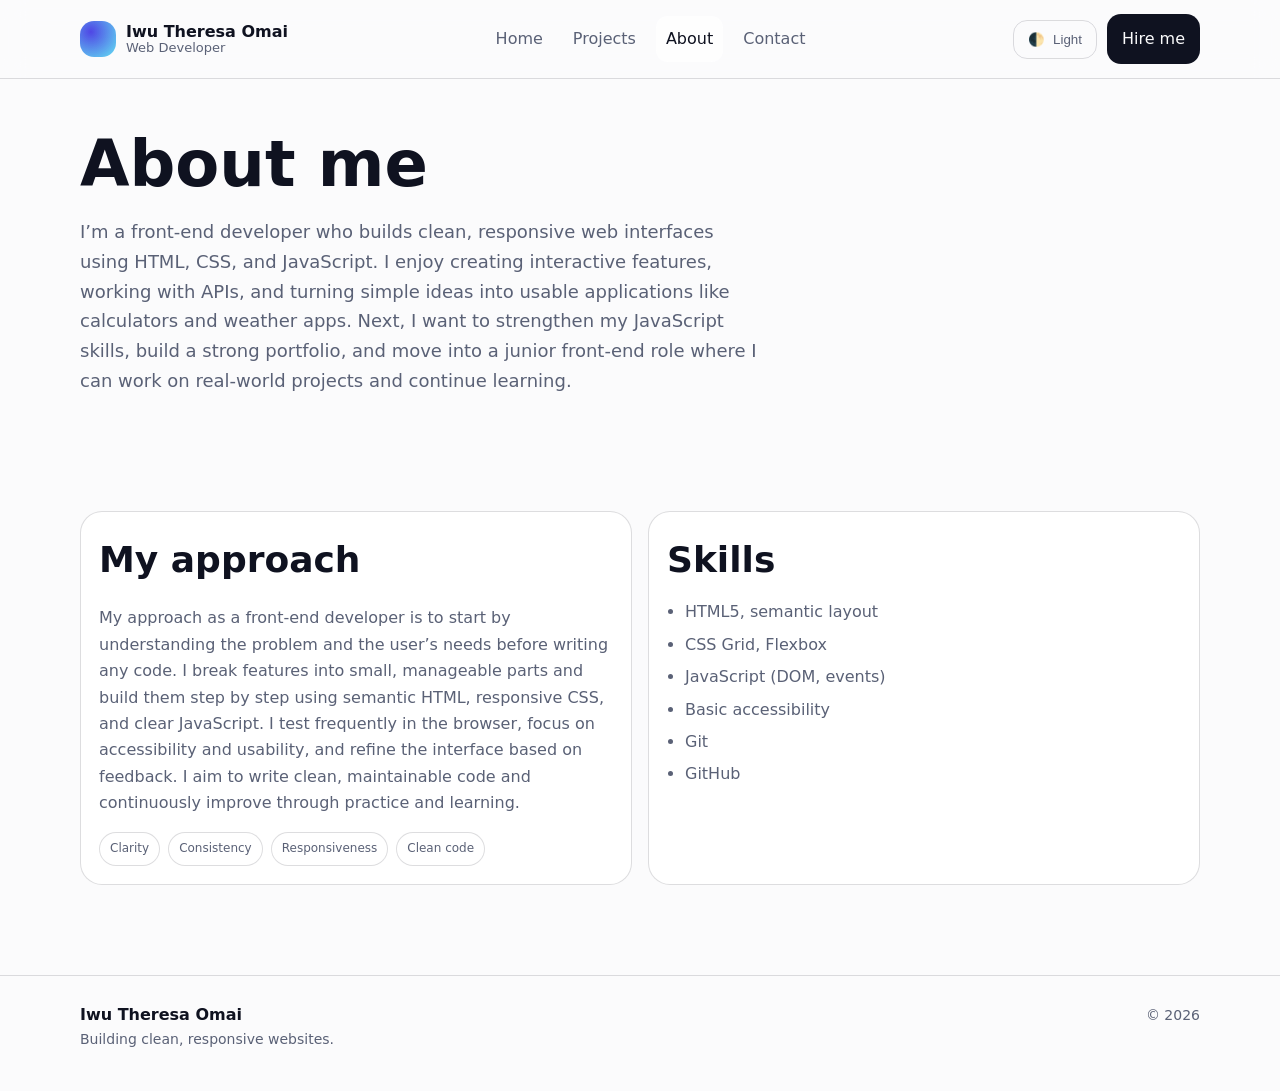
==== about.html @ 52ccee9b "portfolio project" ====
<!doctype html>
<html lang="en">
<head>
  <meta charset="utf-8" />
  <meta name="viewport" content="width=device-width, initial-scale=1" />
  <title>Your Name — About</title>
  <meta name="description" content="About Your Name." />
  <link rel="stylesheet" href="styles.css" />
</head>
<body>
  <a class="skip-link" href="#main">Skip to content</a>

  <header class="header">
    <div class="container nav">
      <a class="brand" href="index.html">
        <span class="logo" aria-hidden="true"></span>
        <span class="brand-text">
          <span class="brand-name">Iwu Theresa Omai</span>
          <span class="brand-role">Web Developer</span>
        </span>
      </a>

      <nav class="nav-links" aria-label="Primary navigation">
        <a href="index.html" data-nav="home">Home</a>
        <a href="projects.html" data-nav="projects">Projects</a>
        <a href="about.html" data-nav="about">About</a>
        <a href="contact.html" data-nav="contact">Contact</a>
      </nav>

      <div class="nav-actions">
        <button class="btn ghost" id="themeBtn" type="button" aria-label="Toggle theme">
          🌓 <span class="muted" id="themeLabel">Theme</span>
        </button>
        <a class="btn primary" href="contact.html">Hire me</a>
        <button class="btn hamburger" id="menuBtn" type="button" aria-expanded="false" aria-controls="mobileMenu">☰</button>
      </div>
    </div>

    <div class="container mobile-menu" id="mobileMenu" hidden>
      <a href="index.html" data-nav="home">Home</a>
      <a href="projects.html" data-nav="projects">Projects</a>
        <a href="about.html" data-nav="about">About</a>
        <a href="contact.html" data-nav="contact">Contact</a>
    </div>
    </header>

    <main id="main">
    <section class="page-hero">
        <div class="container">
        <h1>About me</h1>
        <p class="muted lead">
            I’m a front-end developer who builds clean, responsive web interfaces using HTML, CSS, and JavaScript.
            I enjoy creating interactive features, working with APIs, and turning simple ideas into usable applications like calculators and weather apps.
            Next, I want to strengthen my JavaScript skills, build a strong portfolio, and move into a junior front-end role where I can work on real-world projects and continue learning.

        </p>
      </div>
    </section>

    <section class="section">
      <div class="container cards-2">
        <article class="card pad">
          <h2 class="h2">My approach</h2>
          <p class="muted">
            My approach as a front-end developer is to start by understanding the problem and the user’s needs before writing any code. 
            I break features into small, manageable parts and build them step by step using semantic HTML, responsive CSS, and clear JavaScript. 
            I test frequently in the browser, focus on accessibility and usability, and refine the interface based on feedback.
             I aim to write clean, maintainable code and continuously improve through practice and learning.

          </p>
          <div class="tag-row">
            <span class="tag">Clarity</span>
            <span class="tag">Consistency</span>
            <span class="tag">Responsiveness</span>
            <span class="tag">Clean code</span>
          </div>
        </article>

        <article class="card pad">
          <h2 class="h2">Skills</h2>
          <ul class="list muted">
            <li>HTML5, semantic layout</li>
            <li>CSS Grid, Flexbox</li>
            <li>JavaScript (DOM, events)</li>
            <li>Basic accessibility</li>
            <li>Git</li>
            <li>GitHub</li>
          </ul>
        </article>
      </div>
    </section>

    <footer class="footer">
      <div class="container footer-row">
        <div>
          <strong>Iwu Theresa Omai</strong>
          <div class="muted small">Building clean, responsive websites.</div>
        </div>
        <div class="footer-links">
          <span class="muted small">© <span id="year"></span></span>
        </div>
      </div>
    </footer>
  </main>

  <script src="script.js"></script>
</body>
</html>
---- styles.css ----
:root{
  --bg:#fbfbfc; --panel:#ffffff; --text:#0f1220; --muted:#5a6176;
  --border:rgba(15,18,32,.14); --shadow:0 16px 40px rgba(15,18,32,.10);
  --accent:#4f46e5;
  --max:1120px; --gutter:clamp(16px,4vw,48px);
  --r-lg:22px; --r-md:16px;
  --ring:0 0 0 3px rgba(79,70,229,.25);
  --h1:clamp(34px,5vw,64px);
  --h2:clamp(22px,3vw,36px);
}
.hero-bg{
  background-image: url("hero.jpg");
}
html[data-theme="dark"]{
  --bg:#0b0c10; --panel:#11131a; --text:#f2f4ff; --muted:#a7adc2;
  --border:rgba(242,244,255,.14); --shadow:0 18px 50px rgba(0,0,0,.45);
  --accent:#8b5cf6;
  --ring:0 0 0 3px rgba(139,92,246,.25);
}

*{box-sizing:border-box}
body{
  margin:0;
  font-family: ui-sans-serif, system-ui, -apple-system, Segoe UI, Roboto, Arial;
  background:var(--bg);
  color:var(--text);
  line-height:1.65;
}
a{color:inherit;text-decoration:none}
a:hover{text-decoration:underline;text-underline-offset:3px}
.container{width:min(var(--max), calc(100% - var(--gutter)*2)); margin:0 auto}
.section{padding:clamp(44px,7vw,96px) 0}
.mt{margin-top:14px}
.muted{color:var(--muted)}
.small{font-size:14px}
.accent{color:var(--accent)}
.divider{height:1px;background:var(--border);margin:14px 0}
:focus-visible{outline:none; box-shadow:var(--ring); border-radius:10px}

.skip-link{position:absolute;left:-999px}
.skip-link:focus{
  left:16px; top:16px; padding:10px 12px;
  background:var(--panel); border:1px solid var(--border);
  border-radius:12px; box-shadow:var(--shadow); z-index:1000;
}

.btn{
  display:inline-flex; align-items:center; justify-content:center; gap:8px;
  padding:11px 14px; border-radius:14px;
  border:1px solid var(--border);
  background:var(--panel);
  cursor:pointer;
  transition:transform .15s ease, box-shadow .15s ease;
}
.btn:hover{transform:translateY(-1px); box-shadow:var(--shadow); text-decoration:none}
.btn.primary{background:var(--text); color:var(--bg); border-color:transparent}
html[data-theme="dark"] .btn.primary{background:#f2f4ff; color:#0b0c10}
.btn.ghost{background:transparent}

.pill{
  display:inline-flex; align-items:center; justify-content:center;
  padding:8px 12px; border-radius:999px;
  border:1px solid var(--border);
  background:color-mix(in oklab, var(--panel) 75%, transparent);
}

/* Header / Nav */
.header{
  position:sticky; top:0; z-index:100;
  background:color-mix(in oklab, var(--bg) 75%, transparent);
  backdrop-filter: blur(12px);
  border-bottom:1px solid var(--border);
}
.nav{display:flex;align-items:center;justify-content:space-between;gap:12px;padding:14px 0}
.brand{display:flex;align-items:center;gap:10px}
.logo{
  width:36px;height:36px;border-radius:14px;
  background: radial-gradient(circle at 30% 30%, var(--accent), rgba(34,211,238,.7));
}
.brand-text{display:flex;flex-direction:column;line-height:1.1}
.brand-name{font-weight:800}
.brand-role{font-size:13px;color:var(--muted)}

.nav-links{display:flex;gap:10px}
.nav-links a{padding:10px 10px;border-radius:12px;color:var(--muted)}
.nav-links a.active{color:var(--text);background:color-mix(in oklab, var(--panel) 75%, transparent)}
.nav-links a:hover{color:var(--text);background:color-mix(in oklab, var(--panel) 75%, transparent);text-decoration:none}

.nav-actions{display:flex;gap:10px;align-items:center}
.hamburger{display:none}

.mobile-menu{padding:10px 0 16px;border-top:1px solid var(--border)}
.mobile-menu a{display:block;padding:12px 10px;border-radius:12px;color:var(--muted)}
.mobile-menu a:hover{background:color-mix(in oklab, var(--panel) 75%, transparent);color:var(--text);text-decoration:none}
@media (max-width:860px){
  .nav-links{display:none}
  .hamburger{display:inline-flex}
}

/* Hero (Home) */
.hero{
  position:relative;
  min-height: 92vh;
  display:flex;
  align-items:center;
}
.hero-bg{
  /* Change this if you have an image: put hero.jpg in the folder */
  background-image: url("hero.jpg");
  background-size: cover;
  background-position: center;
}
.hero-overlay{
  position:absolute; inset:0;
  background: linear-gradient(180deg, rgba(0,0,0,.60), rgba(0,0,0,.25), rgba(0,0,0,.60));
}
.hero-inner{
  position:relative;
  display:grid;
  grid-template-columns: 1.2fr .8fr;
  gap: 18px;
  padding: 46px 0;
  z-index:1;
}
@media (max-width:860px){ .hero-inner{grid-template-columns:1fr} }

.hero-copy{color:#fff}
.hero-copy .muted{color:rgba(255,255,255,.85)}
h1{font-size:var(--h1);line-height:1.06;margin:12px 0}
h2{font-size:var(--h2);margin:0 0 10px}
.lead{font-size:18px;max-width:60ch}
.hero-cta{display:flex;gap:12px;flex-wrap:wrap;margin-top:16px}

.hero-stats{display:flex;gap:12px;flex-wrap:wrap;margin-top:18px}
.stat{
  background: rgba(255,255,255,.10);
  border:1px solid rgba(255,255,255,.18);
  padding:10px 12px;
  border-radius: 14px;
}
.stat .k{display:block;font-size:12px;opacity:.85}
.stat .v{display:block;font-weight:900}

.hero-card-top{display:flex;align-items:center;gap:12px}
.avatar{
  width:54px;height:54px;border-radius:18px;
  background: linear-gradient(135deg, var(--accent), rgba(34,211,238,.8));
}
.hero-card-body{display:grid;gap:10px;margin-top:14px}
.mini{border:1px solid var(--border);border-radius:var(--r-md);padding:12px}
.mini .k{font-size:12px;color:var(--muted)}
.mini .v{font-weight:900}

/* Page hero */
.page-hero{padding: 40px 0 8px}
.h2{font-size: var(--h2); margin:0 0 10px}

/* Cards & grids */
.card{background:var(--panel);border:1px solid var(--border);border-radius:var(--r-lg);box-shadow:0 1px 0 rgba(255,255,255,.06) inset}
.pad{padding:18px}

.grid{display:grid;grid-template-columns:repeat(2,1fr);gap:16px}
@media (max-width:860px){ .grid{grid-template-columns:1fr} }

.cards-2{display:grid;grid-template-columns:1fr 1fr;gap:16px}
@media (max-width:860px){ .cards-2{grid-template-columns:1fr} }

.tag-row{display:flex;gap:8px;flex-wrap:wrap;margin-top:10px}
.tag{
  padding:6px 10px;border-radius:999px;border:1px solid var(--border);
  font-size:12px;color:var(--muted);
  background:color-mix(in oklab, var(--panel) 85%, transparent);
}

.thumb{
  height:200px;
  border-radius: calc(var(--r-lg) - 2px);
  border-bottom:1px solid var(--border);
  background:
    radial-gradient(circle at 20% 30%, rgba(79,70,229,.28), transparent 55%),
    radial-gradient(circle at 80% 50%, rgba(34,211,238,.22), transparent 60%),
    linear-gradient(135deg, rgba(15,18,32,.12), rgba(15,18,32,.04));
}
.card-body{padding:16px}
.card-top{display:flex;justify-content:space-between;gap:10px;align-items:flex-start}
.card-body h3{margin:0 0 6px}
.open-link{display:inline-flex;margin-top:12px;color:var(--muted);font-weight:800}

.filters{display:flex;gap:10px;flex-wrap:wrap;margin:12px 0 22px}
.filter{
  border:1px solid var(--border);
  background:transparent;
  border-radius:999px;
  padding:10px 12px;
  cursor:pointer;
  color:var(--muted);
}
.filter:hover{background:color-mix(in oklab, var(--panel) 80%, transparent);color:var(--text)}
.filter.active{background:var(--text);color:var(--bg);border-color:transparent}
html[data-theme="dark"] .filter.active{background:#f2f4ff;color:#0b0c10}

.list{margin:10px 0 0;padding-left:18px}
.list li{margin:6px 0}

/* Form */
label{display:block;font-size:13px;color:var(--muted);margin:12px 0 6px}
input,textarea{
  width:100%;padding:12px;border-radius:14px;border:1px solid var(--border);
  background:color-mix(in oklab, var(--panel) 92%, transparent);color:var(--text);
}
textarea{min-height:130px;resize:vertical}
.actions{display:flex;gap:10px;flex-wrap:wrap;margin-top:14px}
.error{color:#ef4444;font-size:13px;margin-top:10px}
.success{
  margin-top:12px;padding:12px;border-radius:14px;border:1px solid var(--border);
  background:color-mix(in oklab, var(--panel) 88%, transparent);
}

/* Footer */
.footer{padding:26px 0 40px;border-top:1px solid var(--border)}
.footer-row{display:flex;justify-content:space-between;gap:12px;flex-wrap:wrap}

/* Modal (Projects page) */
.modal-backdrop{
  position:fixed; inset:0;
  background: rgba(0,0,0,.6);
  display:none;
  align-items:center;
  justify-content:center;
  padding:18px;
  z-index:200;
}
.modal-backdrop.open{display:flex}
.modal{
  width: min(920px, 100%);
  max-height: min(86vh, 900px);
  overflow:hidden;
  border-radius: var(--r-lg);
  border: 1px solid var(--border);
  background: var(--panel);
  box-shadow: var(--shadow);
  display:flex;
  flex-direction: column;
}
.modal-head{
  display:flex; justify-content:space-between; align-items:flex-start; gap:12px;
  padding:14px 16px;
  border-bottom:1px solid var(--border);
}
.modal-body{padding:16px; overflow:auto}
.modal-shot{
  height:220px;
  border-radius:18px;
  border:1px solid var(--border);
  background:
    radial-gradient(circle at 30% 30%, rgba(79,70,229,.25), transparent 58%),
    radial-gradient(circle at 70% 50%, rgba(34,211,238,.20), transparent 62%),
    linear-gradient(135deg, rgba(15,18,32,.10), rgba(15,18,32,.04));
  margin-bottom: 12px;
}
h4{margin:14px 0 8px}
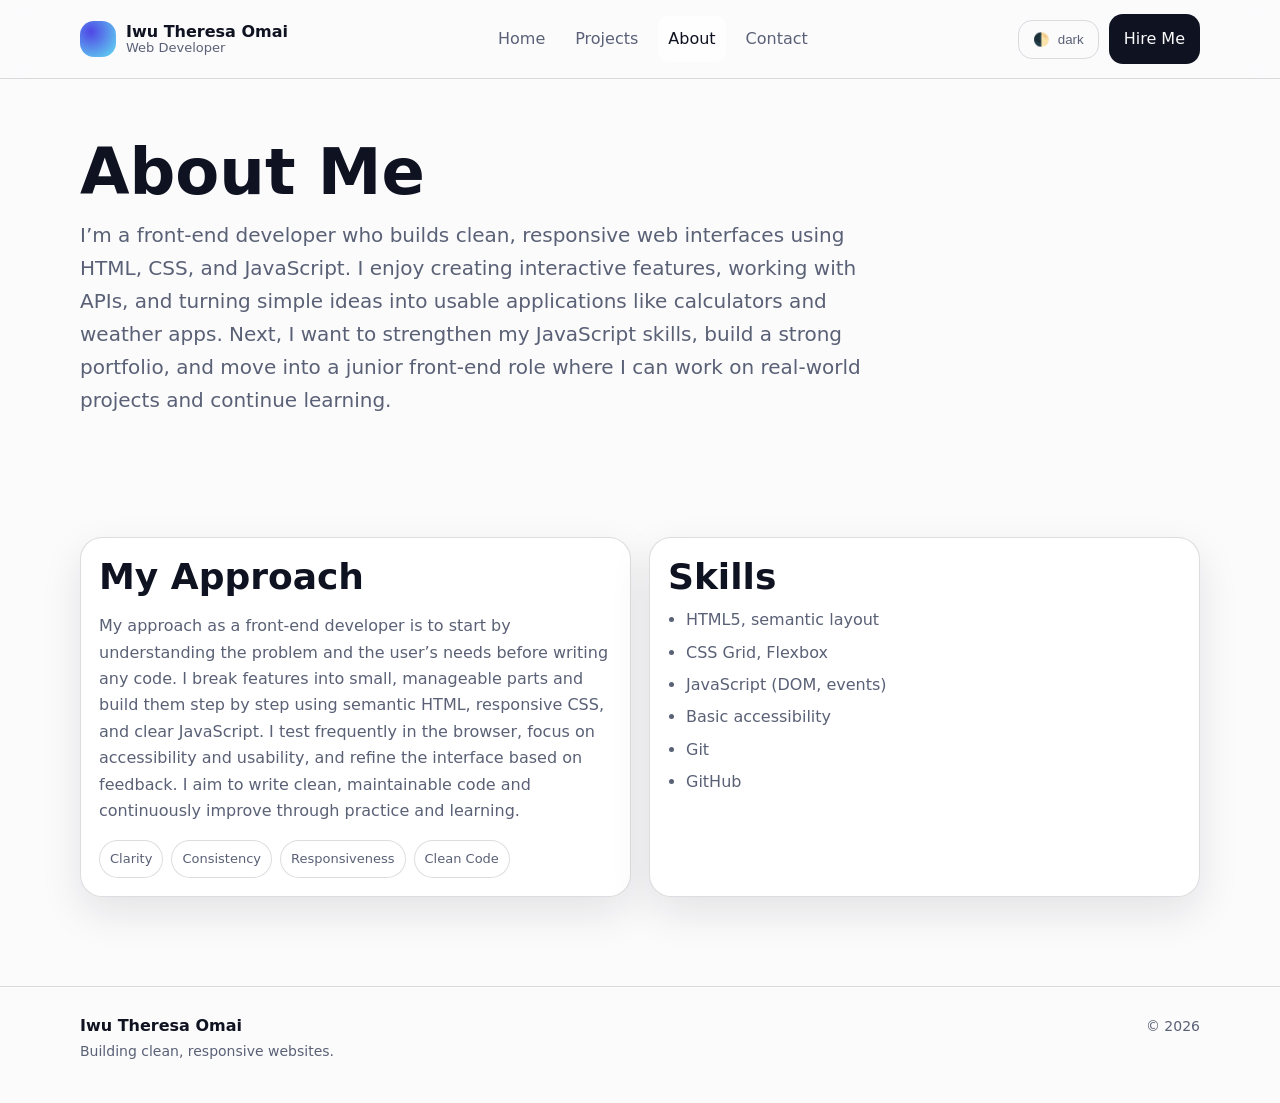
==== commit 9ae5b939: "my updated portfolio" ====
--- a/about.html
+++ b/about.html
@@ -1,10 +1,10 @@
- <!doctype html>
+<!doctype html>
 <html lang="en">
 <head>
   <meta charset="utf-8" />
   <meta name="viewport" content="width=device-width, initial-scale=1" />
-  <title>Your Name — About</title>
-  <meta name="description" content="About Your Name." />
+  <title>Iwu Theresa Omai — About</title>
+  <meta name="description" content="About Iwu Theresa Omai." />
   <link rel="stylesheet" href="styles.css" />
 </head>
 <body>
@@ -31,7 +31,7 @@
         <button class="btn ghost" id="themeBtn" type="button" aria-label="Toggle theme">
           🌓 <span class="muted" id="themeLabel">Theme</span>
         </button>
-        <a class="btn primary" href="contact.html">Hire me</a>
+        <a class="btn primary" href="contact.html">Hire Me</a>
         <button class="btn hamburger" id="menuBtn" type="button" aria-expanded="false" aria-controls="mobileMenu">☰</button>
       </div>
     </div>
@@ -39,20 +39,19 @@
     <div class="container mobile-menu" id="mobileMenu" hidden>
       <a href="index.html" data-nav="home">Home</a>
       <a href="projects.html" data-nav="projects">Projects</a>
-        <a href="about.html" data-nav="about">About</a>
-        <a href="contact.html" data-nav="contact">Contact</a>
+      <a href="about.html" data-nav="about">About</a>
+      <a href="contact.html" data-nav="contact">Contact</a>
     </div>
-    </header>
+  </header>
 
-    <main id="main">
-    <section class="page-hero">
-        <div class="container">
-        <h1>About me</h1>
+  <main id="main">
+    <section class="page-hero section">
+      <div class="container">
+        <h1>About Me</h1>
         <p class="muted lead">
-            I’m a front-end developer who builds clean, responsive web interfaces using HTML, CSS, and JavaScript.
-            I enjoy creating interactive features, working with APIs, and turning simple ideas into usable applications like calculators and weather apps.
-            Next, I want to strengthen my JavaScript skills, build a strong portfolio, and move into a junior front-end role where I can work on real-world projects and continue learning.
-
+          I’m a front-end developer who builds clean, responsive web interfaces using HTML, CSS, and JavaScript.
+          I enjoy creating interactive features, working with APIs, and turning simple ideas into usable applications like calculators and weather apps.
+          Next, I want to strengthen my JavaScript skills, build a strong portfolio, and move into a junior front-end role where I can work on real-world projects and continue learning.
         </p>
       </div>
     </section>
@@ -60,24 +59,23 @@
     <section class="section">
       <div class="container cards-2">
         <article class="card pad">
-          <h2 class="h2">My approach</h2>
+          <h2>My Approach</h2>
           <p class="muted">
-            My approach as a front-end developer is to start by understanding the problem and the user’s needs before writing any code. 
-            I break features into small, manageable parts and build them step by step using semantic HTML, responsive CSS, and clear JavaScript. 
+            My approach as a front-end developer is to start by understanding the problem and the user’s needs before writing any code.
+            I break features into small, manageable parts and build them step by step using semantic HTML, responsive CSS, and clear JavaScript.
             I test frequently in the browser, focus on accessibility and usability, and refine the interface based on feedback.
-             I aim to write clean, maintainable code and continuously improve through practice and learning.
-
+            I aim to write clean, maintainable code and continuously improve through practice and learning.
           </p>
           <div class="tag-row">
             <span class="tag">Clarity</span>
             <span class="tag">Consistency</span>
             <span class="tag">Responsiveness</span>
-            <span class="tag">Clean code</span>
+            <span class="tag">Clean Code</span>
           </div>
         </article>
 
         <article class="card pad">
-          <h2 class="h2">Skills</h2>
+          <h2>Skills</h2>
           <ul class="list muted">
             <li>HTML5, semantic layout</li>
             <li>CSS Grid, Flexbox</li>
@@ -89,19 +87,19 @@
         </article>
       </div>
     </section>
+  </main>
 
-    <footer class="footer">
-      <div class="container footer-row">
-        <div>
-          <strong>Iwu Theresa Omai</strong>
-          <div class="muted small">Building clean, responsive websites.</div>
-        </div>
-        <div class="footer-links">
-          <span class="muted small">© <span id="year"></span></span>
-        </div>
+  <footer class="footer">
+    <div class="container footer-row">
+      <div>
+        <strong>Iwu Theresa Omai</strong>
+        <div class="muted small">Building clean, responsive websites.</div>
       </div>
-    </footer>
-  </main>
+      <div class="footer-links">
+        <span class="muted small">© <span id="year"></span></span>
+      </div>
+    </div>
+  </footer>
 
   <script src="script.js"></script>
 </body>
--- a/styles.css
+++ b/styles.css
@@ -1,261 +1,568 @@
-:root{
-  --bg:#fbfbfc; --panel:#ffffff; --text:#0f1220; --muted:#5a6176;
-  --border:rgba(15,18,32,.14); --shadow:0 16px 40px rgba(15,18,32,.10);
-  --accent:#4f46e5;
-  --max:1120px; --gutter:clamp(16px,4vw,48px);
-  --r-lg:22px; --r-md:16px;
-  --ring:0 0 0 3px rgba(79,70,229,.25);
-  --h1:clamp(34px,5vw,64px);
-  --h2:clamp(22px,3vw,36px);
-}
-.hero-bg{
-  background-image: url("hero.jpg");
-}
-html[data-theme="dark"]{
-  --bg:#0b0c10; --panel:#11131a; --text:#f2f4ff; --muted:#a7adc2;
-  --border:rgba(242,244,255,.14); --shadow:0 18px 50px rgba(0,0,0,.45);
-  --accent:#8b5cf6;
-  --ring:0 0 0 3px rgba(139,92,246,.25);
-}
-
-*{box-sizing:border-box}
-body{
-  margin:0;
-  font-family: ui-sans-serif, system-ui, -apple-system, Segoe UI, Roboto, Arial;
-  background:var(--bg);
-  color:var(--text);
-  line-height:1.65;
-}
-a{color:inherit;text-decoration:none}
-a:hover{text-decoration:underline;text-underline-offset:3px}
-.container{width:min(var(--max), calc(100% - var(--gutter)*2)); margin:0 auto}
-.section{padding:clamp(44px,7vw,96px) 0}
-.mt{margin-top:14px}
-.muted{color:var(--muted)}
-.small{font-size:14px}
-.accent{color:var(--accent)}
-.divider{height:1px;background:var(--border);margin:14px 0}
-:focus-visible{outline:none; box-shadow:var(--ring); border-radius:10px}
-
-.skip-link{position:absolute;left:-999px}
-.skip-link:focus{
-  left:16px; top:16px; padding:10px 12px;
-  background:var(--panel); border:1px solid var(--border);
-  border-radius:12px; box-shadow:var(--shadow); z-index:1000;
-}
-
-.btn{
-  display:inline-flex; align-items:center; justify-content:center; gap:8px;
-  padding:11px 14px; border-radius:14px;
-  border:1px solid var(--border);
-  background:var(--panel);
-  cursor:pointer;
-  transition:transform .15s ease, box-shadow .15s ease;
-}
-.btn:hover{transform:translateY(-1px); box-shadow:var(--shadow); text-decoration:none}
-.btn.primary{background:var(--text); color:var(--bg); border-color:transparent}
-html[data-theme="dark"] .btn.primary{background:#f2f4ff; color:#0b0c10}
-.btn.ghost{background:transparent}
-
-.pill{
-  display:inline-flex; align-items:center; justify-content:center;
-  padding:8px 12px; border-radius:999px;
-  border:1px solid var(--border);
-  background:color-mix(in oklab, var(--panel) 75%, transparent);
-}
-
-/* Header / Nav */
-.header{
-  position:sticky; top:0; z-index:100;
-  background:color-mix(in oklab, var(--bg) 75%, transparent);
+:root {
+  --bg: #fbfbfc;
+  --panel: #ffffff;
+  --text: #0f1220;
+  --muted: #5a6176;
+  --border: rgba(15, 18, 32, 0.14);
+  --shadow: 0 16px 40px rgba(15, 18, 32, 0.10);
+  --accent: #4f46e5;
+  --ring: 0 0 0 3px rgba(79, 70, 229, 0.25);
+  --max: 1120px;
+  --gutter: clamp(16px, 4vw, 48px);
+  --r-lg: 22px;
+  --r-md: 16px;
+  --h1: clamp(34px, 5vw, 64px);
+  --h2: clamp(22px, 3vw, 36px);
+}
+
+html[data-theme="dark"] {
+  --bg: #0b0c10;
+  --panel: #11131a;
+  --text: #f2f4ff;
+  --muted: #a7adc2;
+  --border: rgba(242, 244, 255, 0.14);
+  --shadow: 0 18px 50px rgba(0, 0, 0, 0.45);
+  --accent: #8b5cf6;
+  --ring: 0 0 0 3px rgba(139, 92, 246, 0.25);
+}
+
+* {
+  box-sizing: border-box;
+}
+
+html {
+  scroll-behavior: smooth;
+}
+
+body {
+  margin: 0;
+  font-family: ui-sans-serif, system-ui, -apple-system, Segoe UI, Roboto, Arial, sans-serif;
+  background: var(--bg);
+  color: var(--text);
+  line-height: 1.65;
+}
+
+a {
+  color: inherit;
+  text-decoration: none;
+}
+
+a:hover {
+  text-decoration: underline;
+  text-underline-offset: 3px;
+}
+
+img {
+  max-width: 100%;
+  display: block;
+}
+
+.container {
+  width: min(var(--max), calc(100% - var(--gutter) * 2));
+  margin: 0 auto;
+}
+
+.section {
+  padding: clamp(44px, 7vw, 96px) 0;
+}
+
+.mt {
+  margin-top: 14px;
+}
+
+.muted {
+  color: var(--muted);
+}
+
+.small {
+  font-size: 14px;
+}
+
+.accent {
+  color: var(--accent);
+}
+
+.divider {
+  height: 1px;
+  background: var(--border);
+  margin: 14px 0;
+}
+
+:focus-visible {
+  outline: none;
+  box-shadow: var(--ring);
+  border-radius: 10px;
+}
+
+.skip-link {
+  position: absolute;
+  left: -999px;
+}
+
+.skip-link:focus {
+  left: 16px;
+  top: 16px;
+  padding: 10px 12px;
+  background: var(--panel);
+  border: 1px solid var(--border);
+  border-radius: 12px;
+  box-shadow: var(--shadow);
+  z-index: 1000;
+}
+
+.btn {
+  display: inline-flex;
+  align-items: center;
+  justify-content: center;
+  gap: 8px;
+  padding: 11px 14px;
+  border-radius: 14px;
+  border: 1px solid var(--border);
+  background: var(--panel);
+  color: var(--text);
+  cursor: pointer;
+  transition: transform 0.15s ease, box-shadow 0.15s ease;
+}
+
+.btn:hover {
+  transform: translateY(-1px);
+  box-shadow: var(--shadow);
+  text-decoration: none;
+}
+
+.btn.primary {
+  background: var(--text);
+  color: var(--bg);
+  border-color: transparent;
+}
+
+html[data-theme="dark"] .btn.primary {
+  background: #f2f4ff;
+  color: #0b0c10;
+}
+
+.btn.ghost {
+  background: transparent;
+}
+
+.pill {
+  display: inline-flex;
+  align-items: center;
+  justify-content: center;
+  padding: 8px 12px;
+  border-radius: 999px;
+  border: 1px solid var(--border);
+  background: color-mix(in oklab, var(--panel) 75%, transparent);
+}
+
+.header {
+  position: sticky;
+  top: 0;
+  z-index: 100;
+  background: color-mix(in oklab, var(--bg) 75%, transparent);
   backdrop-filter: blur(12px);
-  border-bottom:1px solid var(--border);
-}
-.nav{display:flex;align-items:center;justify-content:space-between;gap:12px;padding:14px 0}
-.brand{display:flex;align-items:center;gap:10px}
-.logo{
-  width:36px;height:36px;border-radius:14px;
-  background: radial-gradient(circle at 30% 30%, var(--accent), rgba(34,211,238,.7));
-}
-.brand-text{display:flex;flex-direction:column;line-height:1.1}
-.brand-name{font-weight:800}
-.brand-role{font-size:13px;color:var(--muted)}
-
-.nav-links{display:flex;gap:10px}
-.nav-links a{padding:10px 10px;border-radius:12px;color:var(--muted)}
-.nav-links a.active{color:var(--text);background:color-mix(in oklab, var(--panel) 75%, transparent)}
-.nav-links a:hover{color:var(--text);background:color-mix(in oklab, var(--panel) 75%, transparent);text-decoration:none}
-
-.nav-actions{display:flex;gap:10px;align-items:center}
-.hamburger{display:none}
-
-.mobile-menu{padding:10px 0 16px;border-top:1px solid var(--border)}
-.mobile-menu a{display:block;padding:12px 10px;border-radius:12px;color:var(--muted)}
-.mobile-menu a:hover{background:color-mix(in oklab, var(--panel) 75%, transparent);color:var(--text);text-decoration:none}
-@media (max-width:860px){
-  .nav-links{display:none}
-  .hamburger{display:inline-flex}
-}
-
-/* Hero (Home) */
-.hero{
-  position:relative;
+  border-bottom: 1px solid var(--border);
+}
+
+.nav {
+  display: flex;
+  align-items: center;
+  justify-content: space-between;
+  gap: 12px;
+  padding: 14px 0;
+}
+
+.brand {
+  display: flex;
+  align-items: center;
+  gap: 10px;
+}
+
+.logo {
+  width: 36px;
+  height: 36px;
+  border-radius: 14px;
+  background: radial-gradient(circle at 30% 30%, var(--accent), rgba(34, 211, 238, 0.7));
+}
+
+.brand-text {
+  display: flex;
+  flex-direction: column;
+  line-height: 1.1;
+}
+
+.brand-name {
+  font-weight: 800;
+}
+
+.brand-role {
+  font-size: 13px;
+  color: var(--muted);
+}
+
+.nav-links {
+  display: flex;
+  gap: 10px;
+}
+
+.nav-links a {
+  padding: 10px;
+  border-radius: 12px;
+  color: var(--muted);
+}
+
+.nav-links a.active,
+.nav-links a:hover {
+  color: var(--text);
+  background: color-mix(in oklab, var(--panel) 75%, transparent);
+  text-decoration: none;
+}
+
+.nav-actions {
+  display: flex;
+  gap: 10px;
+  align-items: center;
+}
+
+.hamburger {
+  display: none;
+}
+
+.mobile-menu {
+  padding: 10px 0 16px;
+  border-top: 1px solid var(--border);
+}
+
+.mobile-menu a {
+  display: block;
+  padding: 12px 10px;
+  border-radius: 12px;
+  color: var(--muted);
+}
+
+.mobile-menu a:hover {
+  background: color-mix(in oklab, var(--panel) 75%, transparent);
+  color: var(--text);
+  text-decoration: none;
+}
+
+@media (max-width: 860px) {
+  .nav-links {
+    display: none;
+  }
+
+  .hamburger {
+    display: inline-flex;
+  }
+}
+
+.hero {
+  position: relative;
   min-height: 92vh;
-  display:flex;
-  align-items:center;
-}
-.hero-bg{
-  /* Change this if you have an image: put hero.jpg in the folder */
+  display: flex;
+  align-items: center;
+}
+
+.hero-bg {
   background-image: url("hero.jpg");
   background-size: cover;
   background-position: center;
 }
-.hero-overlay{
-  position:absolute; inset:0;
-  background: linear-gradient(180deg, rgba(0,0,0,.60), rgba(0,0,0,.25), rgba(0,0,0,.60));
-}
-.hero-inner{
-  position:relative;
-  display:grid;
-  grid-template-columns: 1.2fr .8fr;
+
+.hero-overlay {
+  position: absolute;
+  inset: 0;
+  background: linear-gradient(
+    180deg,
+    rgba(0, 0, 0, 0.6),
+    rgba(0, 0, 0, 0.25),
+    rgba(0, 0, 0, 0.6)
+  );
+}
+
+.hero-inner {
+  position: relative;
+  z-index: 1;
+  display: grid;
+  grid-template-columns: 1.2fr 0.8fr;
   gap: 18px;
   padding: 46px 0;
-  z-index:1;
-}
-@media (max-width:860px){ .hero-inner{grid-template-columns:1fr} }
-
-.hero-copy{color:#fff}
-.hero-copy .muted{color:rgba(255,255,255,.85)}
-h1{font-size:var(--h1);line-height:1.06;margin:12px 0}
-h2{font-size:var(--h2);margin:0 0 10px}
-.lead{font-size:18px;max-width:60ch}
-.hero-cta{display:flex;gap:12px;flex-wrap:wrap;margin-top:16px}
-
-.hero-stats{display:flex;gap:12px;flex-wrap:wrap;margin-top:18px}
-.stat{
-  background: rgba(255,255,255,.10);
-  border:1px solid rgba(255,255,255,.18);
-  padding:10px 12px;
+}
+
+@media (max-width: 860px) {
+  .hero-inner {
+    grid-template-columns: 1fr;
+  }
+}
+
+.hero-copy {
+  color: #fff;
+}
+
+.hero-copy .muted {
+  color: rgba(255, 255, 255, 0.85);
+}
+
+h1 {
+  margin: 12px 0;
+  font-size: var(--h1);
+  line-height: 1.06;
+}
+
+h2 {
+  font-size: var(--h2);
+  line-height: 1.15;
+  margin: 0 0 8px;
+}
+
+h3 {
+  margin: 0 0 6px;
+}
+
+.lead {
+  font-size: clamp(16px, 2vw, 20px);
+  max-width: 62ch;
+  margin: 0 0 18px;
+}
+
+.hero-cta {
+  display: flex;
+  gap: 10px;
+  flex-wrap: wrap;
+  margin: 18px 0 22px;
+}
+
+.hero-stats {
+  display: flex;
+  gap: 12px;
+  flex-wrap: wrap;
+}
+
+.stat,
+.mini {
+  border: 1px solid rgba(255, 255, 255, 0.2);
+  background: rgba(255, 255, 255, 0.08);
+  border-radius: 16px;
+  padding: 12px 14px;
+}
+
+.stat .k,
+.mini .k {
+  display: block;
+  font-size: 12px;
+  color: rgba(255, 255, 255, 0.8);
+}
+
+.stat .v,
+.mini .v {
+  display: block;
+  font-weight: 700;
+}
+
+.card {
+  background: var(--panel);
+  border: 1px solid var(--border);
+  border-radius: var(--r-lg);
+  box-shadow: var(--shadow);
+  overflow: hidden;
+}
+
+.pad {
+  padding: 18px;
+}
+
+.hero-card {
+  background: rgba(255, 255, 255, 0.92);
+  backdrop-filter: blur(10px);
+  align-self: center;
+}
+
+html[data-theme="dark"] .hero-card {
+  background: rgba(17, 19, 26, 0.88);
+}
+
+.hero-card-top {
+  display: flex;
+  align-items: center;
+  gap: 12px;
+}
+
+.hero-card-body {
+  display: grid;
+  gap: 10px;
+}
+
+.avatar {
+  width: 52px;
+  height: 52px;
+  border-radius: 50%;
+  background: linear-gradient(135deg, var(--accent), #22d3ee);
+}
+
+.section-head {
+  display: flex;
+  align-items: end;
+  justify-content: space-between;
+  gap: 14px;
+  margin-bottom: 18px;
+  flex-wrap: wrap;
+}
+
+.grid {
+  display: grid;
+  gap: 18px;
+  grid-template-columns: repeat(2, minmax(0, 1fr));
+}
+
+@media (max-width: 860px) {
+  .grid {
+    grid-template-columns: 1fr;
+  }
+}
+
+.card-body {
+  padding: 18px;
+}
+
+.card-top {
+  display: flex;
+  justify-content: space-between;
+  gap: 12px;
+  align-items: start;
+}
+.page-hero {
+  padding: 48px 0 12px;
+}
+
+.cards-2 {
+  display: grid;
+  grid-template-columns: repeat(2, minmax(0, 1fr));
+  gap: 18px;
+}
+
+@media (max-width: 860px) {
+  .cards-2 {
+    grid-template-columns: 1fr;
+  }
+}
+.thumb {
+  height: 180px;
+  border-bottom: 1px solid var(--border);
+  background:
+    radial-gradient(circle at 30% 30%, rgba(79, 70, 229, 0.25), transparent 55%),
+    radial-gradient(circle at 70% 50%, rgba(34, 211, 238, 0.20), transparent 60%),
+    linear-gradient(135deg, rgba(15, 18, 32, 0.10), rgba(15, 18, 32, 0.04));
+}
+
+.tag-row {
+  display: flex;
+  gap: 8px;
+  flex-wrap: wrap;
+  margin-top: 10px;
+}
+
+.tag {
+  display: inline-flex;
+  padding: 7px 10px;
+  border: 1px solid var(--border);
+  border-radius: 999px;
+  font-size: 13px;
+  color: var(--muted);
+  background: color-mix(in oklab, var(--panel) 82%, transparent);
+}
+
+.filters {
+  display: flex;
+  gap: 10px;
+  flex-wrap: wrap;
+  margin: 12px 0 22px;
+}
+
+.filter {
+  border: 1px solid var(--border);
+  background: transparent;
+  border-radius: 999px;
+  padding: 10px 12px;
+  cursor: pointer;
+  color: var(--muted);
+}
+
+.filter:hover {
+  background: color-mix(in oklab, var(--panel) 80%, transparent);
+  color: var(--text);
+}
+
+.filter.active {
+  background: var(--text);
+  color: var(--bg);
+  border-color: transparent;
+}
+
+html[data-theme="dark"] .filter.active {
+  background: #f2f4ff;
+  color: #0b0c10;
+}
+
+.list {
+  margin: 10px 0 0;
+  padding-left: 18px;
+}
+
+.list li {
+  margin: 6px 0;
+}
+
+label {
+  display: block;
+  font-size: 13px;
+  color: var(--muted);
+  margin: 12px 0 6px;
+}
+
+input,
+textarea {
+  width: 100%;
+  padding: 12px;
   border-radius: 14px;
-}
-.stat .k{display:block;font-size:12px;opacity:.85}
-.stat .v{display:block;font-weight:900}
-
-.hero-card-top{display:flex;align-items:center;gap:12px}
-.avatar{
-  width:54px;height:54px;border-radius:18px;
-  background: linear-gradient(135deg, var(--accent), rgba(34,211,238,.8));
-}
-.hero-card-body{display:grid;gap:10px;margin-top:14px}
-.mini{border:1px solid var(--border);border-radius:var(--r-md);padding:12px}
-.mini .k{font-size:12px;color:var(--muted)}
-.mini .v{font-weight:900}
-
-/* Page hero */
-.page-hero{padding: 40px 0 8px}
-.h2{font-size: var(--h2); margin:0 0 10px}
-
-/* Cards & grids */
-.card{background:var(--panel);border:1px solid var(--border);border-radius:var(--r-lg);box-shadow:0 1px 0 rgba(255,255,255,.06) inset}
-.pad{padding:18px}
-
-.grid{display:grid;grid-template-columns:repeat(2,1fr);gap:16px}
-@media (max-width:860px){ .grid{grid-template-columns:1fr} }
-
-.cards-2{display:grid;grid-template-columns:1fr 1fr;gap:16px}
-@media (max-width:860px){ .cards-2{grid-template-columns:1fr} }
-
-.tag-row{display:flex;gap:8px;flex-wrap:wrap;margin-top:10px}
-.tag{
-  padding:6px 10px;border-radius:999px;border:1px solid var(--border);
-  font-size:12px;color:var(--muted);
-  background:color-mix(in oklab, var(--panel) 85%, transparent);
-}
-
-.thumb{
-  height:200px;
-  border-radius: calc(var(--r-lg) - 2px);
-  border-bottom:1px solid var(--border);
-  background:
-    radial-gradient(circle at 20% 30%, rgba(79,70,229,.28), transparent 55%),
-    radial-gradient(circle at 80% 50%, rgba(34,211,238,.22), transparent 60%),
-    linear-gradient(135deg, rgba(15,18,32,.12), rgba(15,18,32,.04));
-}
-.card-body{padding:16px}
-.card-top{display:flex;justify-content:space-between;gap:10px;align-items:flex-start}
-.card-body h3{margin:0 0 6px}
-.open-link{display:inline-flex;margin-top:12px;color:var(--muted);font-weight:800}
-
-.filters{display:flex;gap:10px;flex-wrap:wrap;margin:12px 0 22px}
-.filter{
-  border:1px solid var(--border);
-  background:transparent;
-  border-radius:999px;
-  padding:10px 12px;
-  cursor:pointer;
-  color:var(--muted);
-}
-.filter:hover{background:color-mix(in oklab, var(--panel) 80%, transparent);color:var(--text)}
-.filter.active{background:var(--text);color:var(--bg);border-color:transparent}
-html[data-theme="dark"] .filter.active{background:#f2f4ff;color:#0b0c10}
-
-.list{margin:10px 0 0;padding-left:18px}
-.list li{margin:6px 0}
-
-/* Form */
-label{display:block;font-size:13px;color:var(--muted);margin:12px 0 6px}
-input,textarea{
-  width:100%;padding:12px;border-radius:14px;border:1px solid var(--border);
-  background:color-mix(in oklab, var(--panel) 92%, transparent);color:var(--text);
-}
-textarea{min-height:130px;resize:vertical}
-.actions{display:flex;gap:10px;flex-wrap:wrap;margin-top:14px}
-.error{color:#ef4444;font-size:13px;margin-top:10px}
-.success{
-  margin-top:12px;padding:12px;border-radius:14px;border:1px solid var(--border);
-  background:color-mix(in oklab, var(--panel) 88%, transparent);
-}
-
-/* Footer */
-.footer{padding:26px 0 40px;border-top:1px solid var(--border)}
-.footer-row{display:flex;justify-content:space-between;gap:12px;flex-wrap:wrap}
-
-/* Modal (Projects page) */
-.modal-backdrop{
-  position:fixed; inset:0;
-  background: rgba(0,0,0,.6);
-  display:none;
-  align-items:center;
-  justify-content:center;
-  padding:18px;
-  z-index:200;
-}
-.modal-backdrop.open{display:flex}
-.modal{
-  width: min(920px, 100%);
-  max-height: min(86vh, 900px);
-  overflow:hidden;
-  border-radius: var(--r-lg);
-  border: 1px solid var(--border);
-  background: var(--panel);
-  box-shadow: var(--shadow);
-  display:flex;
-  flex-direction: column;
-}
-.modal-head{
-  display:flex; justify-content:space-between; align-items:flex-start; gap:12px;
-  padding:14px 16px;
-  border-bottom:1px solid var(--border);
-}
-.modal-body{padding:16px; overflow:auto}
-.modal-shot{
-  height:220px;
-  border-radius:18px;
-  border:1px solid var(--border);
-  background:
-    radial-gradient(circle at 30% 30%, rgba(79,70,229,.25), transparent 58%),
-    radial-gradient(circle at 70% 50%, rgba(34,211,238,.20), transparent 62%),
-    linear-gradient(135deg, rgba(15,18,32,.10), rgba(15,18,32,.04));
-  margin-bottom: 12px;
-}
-h4{margin:14px 0 8px}+  border: 1px solid var(--border);
+  background: color-mix(in oklab, var(--panel) 92%, transparent);
+  color: var(--text);
+}
+
+textarea {
+  min-height: 130px;
+  resize: vertical;
+}
+
+.actions {
+  display: flex;
+  gap: 10px;
+  flex-wrap: wrap;
+  margin-top: 14px;
+}
+
+.error {
+  color: #ef4444;
+  font-size: 13px;
+  margin-top: 10px;
+}
+
+.success {
+  margin-top: 12px;
+  padding: 12px;
+  border-radius: 14px;
+  border: 1px solid var(--border);
+  background: color-mix(in oklab, var(--panel) 88%, transparent);
+}
+
+.footer {
+  padding: 26px 0 40px;
+  border-top: 1px solid var(--border);
+}
+
+.footer-row {
+  display: flex;
+  justify-content: space-between;
+  gap: 12px;
+  flex-wrap: wrap;
+}
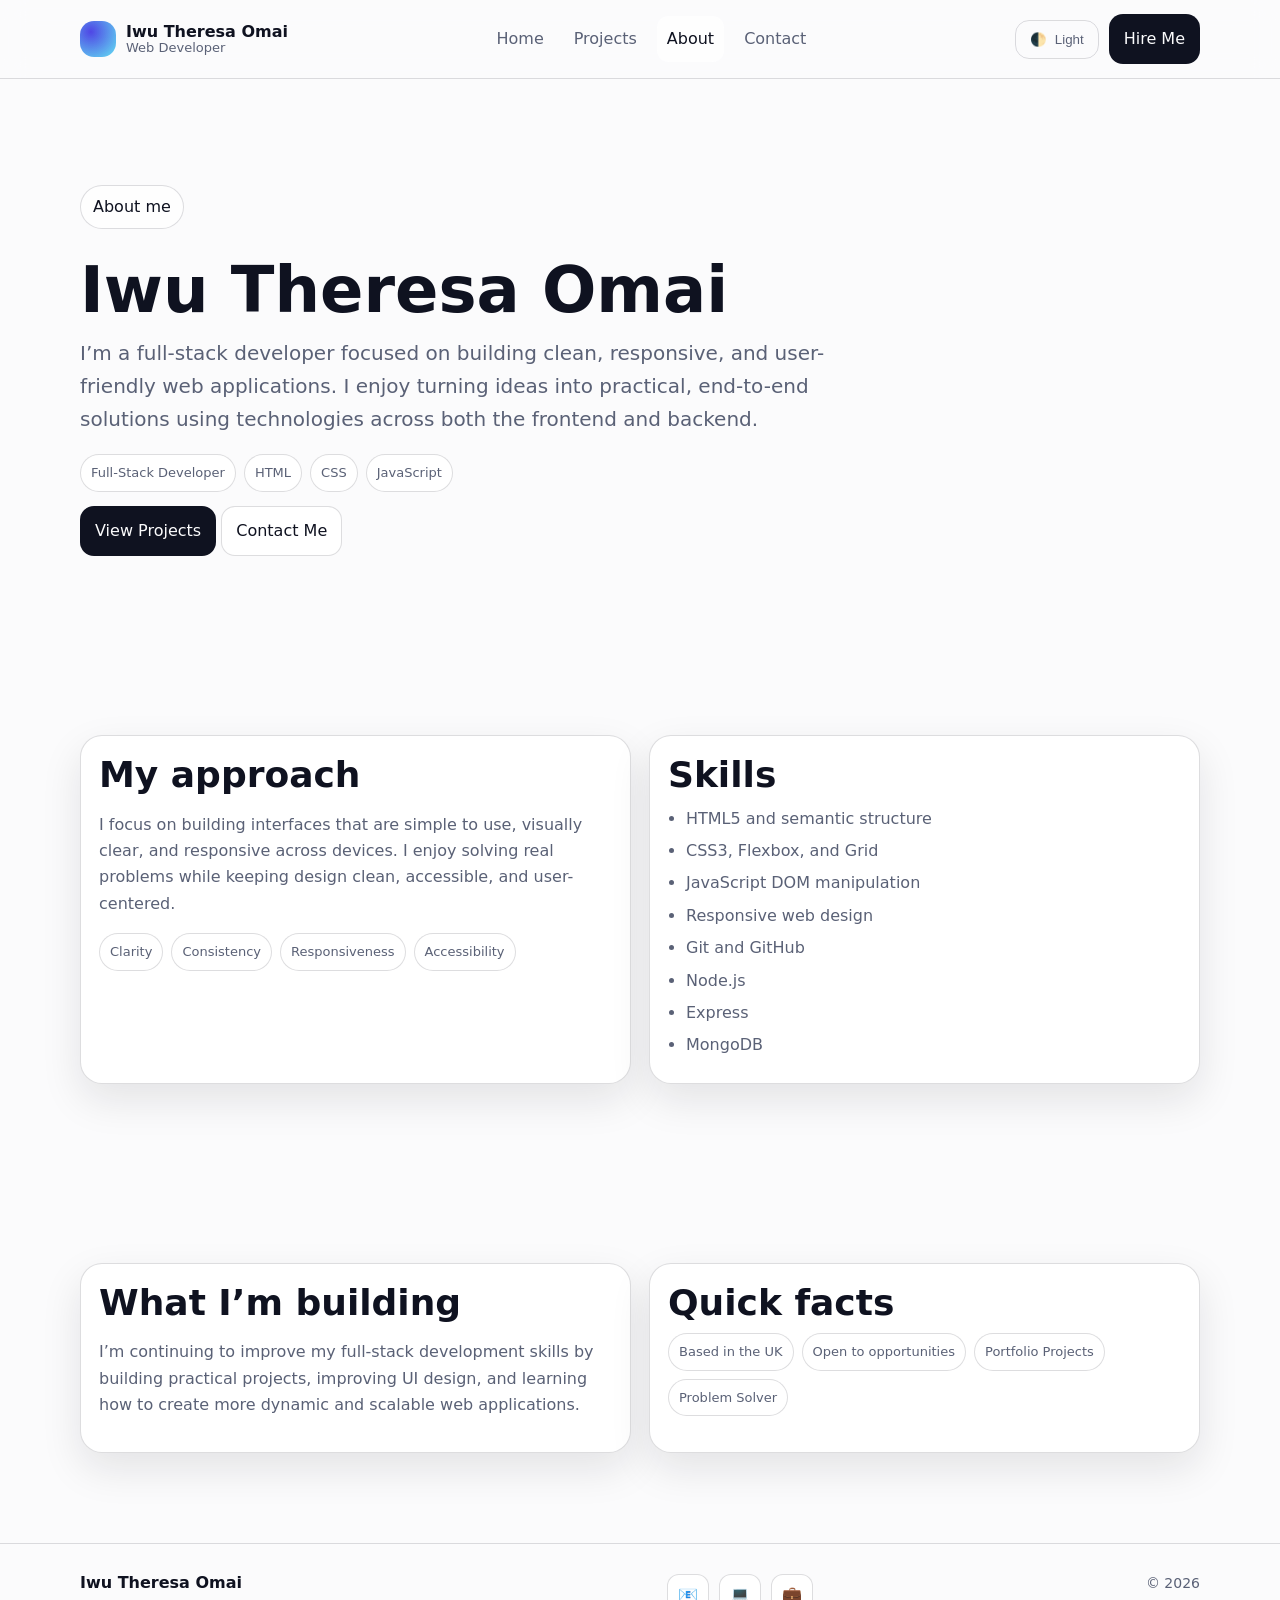
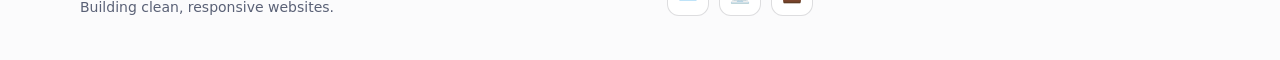
==== commit b8e13b8b: "updated port" ====
--- a/about.html
+++ b/about.html
@@ -32,7 +32,9 @@
           🌓 <span class="muted" id="themeLabel">Theme</span>
         </button>
         <a class="btn primary" href="contact.html">Hire Me</a>
-        <button class="btn hamburger" id="menuBtn" type="button" aria-expanded="false" aria-controls="mobileMenu">☰</button>
+        <button class="btn hamburger" id="menuBtn" type="button" aria-expanded="false" aria-controls="mobileMenu">
+          ☰
+        </button>
       </div>
     </div>
 
@@ -45,45 +47,84 @@
   </header>
 
   <main id="main">
-    <section class="page-hero section">
-      <div class="container">
-        <h1>About Me</h1>
-        <p class="muted lead">
-          I’m a front-end developer who builds clean, responsive web interfaces using HTML, CSS, and JavaScript.
-          I enjoy creating interactive features, working with APIs, and turning simple ideas into usable applications like calculators and weather apps.
-          Next, I want to strengthen my JavaScript skills, build a strong portfolio, and move into a junior front-end role where I can work on real-world projects and continue learning.
-        </p>
+    <section class="section">
+      <div class="container about-hero">
+        <div class="about-photo" aria-label="Photo of Iwu Theresa Omai"></div>
+
+        <div class="about-intro">
+          <p class="pill">About me</p>
+          <h1>Iwu Theresa Omai</h1>
+          <p class="muted lead">
+            I’m a full-stack developer focused on building clean, responsive, and user-friendly web applications.
+            I enjoy turning ideas into practical, end-to-end solutions using technologies across both the frontend and backend.
+          </p>
+
+          <div class="tag-row">
+            <span class="tag">Full-Stack Developer</span>
+            <span class="tag">HTML</span>
+            <span class="tag">CSS</span>
+            <span class="tag">JavaScript</span>
+          </div>
+
+          <div class="mt">
+            <a class="btn primary" href="projects.html">View Projects</a>
+            <a class="btn" href="contact.html">Contact Me</a>
+          </div>
+        </div>
       </div>
     </section>
 
     <section class="section">
       <div class="container cards-2">
         <article class="card pad">
-          <h2>My Approach</h2>
+          <h2 class="h2">My approach</h2>
           <p class="muted">
-            My approach as a front-end developer is to start by understanding the problem and the user’s needs before writing any code.
-            I break features into small, manageable parts and build them step by step using semantic HTML, responsive CSS, and clear JavaScript.
-            I test frequently in the browser, focus on accessibility and usability, and refine the interface based on feedback.
-            I aim to write clean, maintainable code and continuously improve through practice and learning.
+            I focus on building interfaces that are simple to use, visually clear, and responsive across devices.
+            I enjoy solving real problems while keeping design clean, accessible, and user-centered.
           </p>
+
           <div class="tag-row">
             <span class="tag">Clarity</span>
             <span class="tag">Consistency</span>
             <span class="tag">Responsiveness</span>
-            <span class="tag">Clean Code</span>
+            <span class="tag">Accessibility</span>
           </div>
         </article>
 
         <article class="card pad">
-          <h2>Skills</h2>
+          <h2 class="h2">Skills</h2>
           <ul class="list muted">
-            <li>HTML5, semantic layout</li>
-            <li>CSS Grid, Flexbox</li>
-            <li>JavaScript (DOM, events)</li>
-            <li>Basic accessibility</li>
-            <li>Git</li>
-            <li>GitHub</li>
+            <li>HTML5 and semantic structure</li>
+            <li>CSS3, Flexbox, and Grid</li>
+            <li>JavaScript DOM manipulation</li>
+            <li>Responsive web design</li>
+            <li>Git and GitHub</li>
+            <li>Node.js</li>
+            <li>Express</li>
+            <li>MongoDB</li>
           </ul>
+        </article>
+      </div>
+    </section>
+
+    <section class="section">
+      <div class="container cards-2">
+        <article class="card pad">
+          <h2 class="h2">What I’m building</h2>
+          <p class="muted">
+            I’m continuing to improve my full-stack development skills by building practical projects,
+            improving UI design, and learning how to create more dynamic and scalable web applications.
+          </p>
+        </article>
+
+        <article class="card pad">
+          <h2 class="h2">Quick facts</h2>
+          <div class="tag-row">
+            <span class="tag">Based in the UK</span>
+            <span class="tag">Open to opportunities</span>
+            <span class="tag">Portfolio Projects</span>
+            <span class="tag">Problem Solver</span>
+          </div>
         </article>
       </div>
     </section>
@@ -95,6 +136,13 @@
         <strong>Iwu Theresa Omai</strong>
         <div class="muted small">Building clean, responsive websites.</div>
       </div>
+
+      <div class="social-icons">
+        <a href="mailto:omaitheresa2@gmail.com" aria-label="Email">📧</a>
+        <a href="https://github.com/Tessydesigns" target="_blank" rel="noreferrer" aria-label="GitHub">💻</a>
+        <a href="https://www.linkedin.com/in/theresa-omai-iwu-6408342b8" target="_blank" rel="noreferrer" aria-label="LinkedIn">💼</a>
+      </div>
+
       <div class="footer-links">
         <span class="muted small">© <span id="year"></span></span>
       </div>
--- a/styles.css
+++ b/styles.css
@@ -129,7 +129,15 @@
   box-shadow: var(--shadow);
   text-decoration: none;
 }
-
+.hero .btn.ghost {
+  background: rgba(255, 255, 255, 0.08);
+  border: 1px solid rgba(255, 255, 255, 0.6);
+  color: white;
+}
+
+.hero .btn.ghost:hover {
+  background: rgba(255, 255, 255, 0.16);
+}
 .btn.primary {
   background: var(--text);
   color: var(--bg);
@@ -264,7 +272,7 @@
 }
 
 .hero-bg {
-  background-image: url("hero.jpg");
+  background-image: url("images/hero.jpg");
   background-size: cover;
   background-position: center;
 }
@@ -392,11 +400,14 @@
   gap: 10px;
 }
 
-.avatar {
-  width: 52px;
-  height: 52px;
-  border-radius: 50%;
-  background: linear-gradient(135deg, var(--accent), #22d3ee);
+.avatar{
+  width:80px;
+  height:80px;
+  border-radius:50%;
+  background-image: url("images/hero.jpg");
+  background-size: cover;
+  background-position: center;
+  border:2px solid var(--border);
 }
 
 .section-head {
@@ -565,4 +576,84 @@
   justify-content: space-between;
   gap: 12px;
   flex-wrap: wrap;
+}
+.contact-links{
+  display:grid;
+  gap:12px;
+  margin-top:16px;
+}
+
+.contact-link{
+  display:flex;
+  align-items:center;
+  gap:10px;
+  padding:12px 14px;
+  border:1px solid var(--border);
+  border-radius:14px;
+  background:color-mix(in oklab, var(--panel) 92%, transparent);
+  color:var(--text);
+  transition:transform .15s ease, box-shadow .15s ease, border-color .15s ease;
+}
+
+.contact-link:hover{
+  text-decoration:none;
+  transform:translateY(-1px);
+  box-shadow:var(--shadow);
+  border-color:color-mix(in oklab, var(--accent) 35%, var(--border));
+}
+
+.contact-link span{
+  color:var(--muted);
+}
+
+.social-icons{
+  display:flex;
+  gap:10px;
+  align-items:center;
+}
+
+.social-icons a{
+  display:inline-flex;
+  align-items:center;
+  justify-content:center;
+  width:42px;
+  height:42px;
+  border:1px solid var(--border);
+  border-radius:12px;
+  background:var(--panel);
+  transition:transform .15s ease, box-shadow .15s ease;
+}
+
+.social-icons a:hover{
+  text-decoration:none;
+  transform:translateY(-1px);
+  box-shadow:var(--shadow);
+}
+.return-btn {
+  position: fixed;
+  top: 20px;
+  left: 20px;
+
+  display: inline-flex;
+  align-items: center;
+  justify-content: center;
+  gap: 6px;
+
+  padding: 10px 14px;
+  border-radius: 14px;
+
+  border: 1px solid var(--border);
+  background: var(--panel);
+  color: var(--text);
+
+  font-size: 14px;
+  cursor: pointer;
+  z-index: 1000;
+
+  transition: transform 0.15s ease, box-shadow 0.15s ease;
+}
+
+.return-btn:hover {
+  transform: translateY(-1px);
+  box-shadow: var(--shadow);
 }
